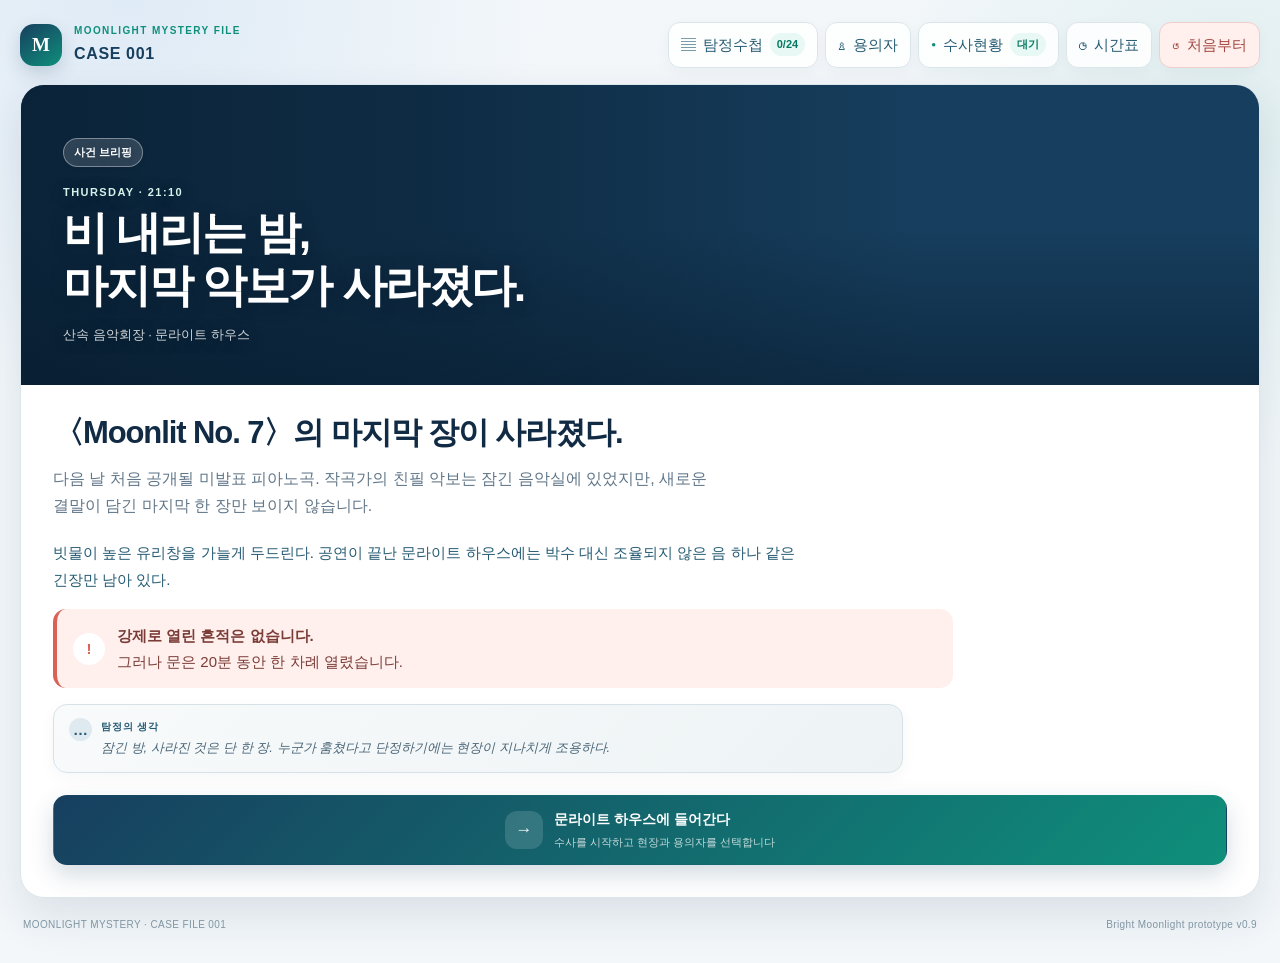
==== index.html @ d3637058 "Add CASE 001 Bright Moonlight v0.9" ====
<!doctype html>
<html lang="ko">
<head>
  <meta charset="utf-8">
  <meta name="viewport" content="width=device-width, initial-scale=1">
  <meta name="theme-color" content="#f3f7fa">
  <title>CASE 001 · 달빛 악보 실종사건</title>
  <link rel="stylesheet" href="style.css?v=09">
</head>
<body data-scene="intro">
  <a class="skip-link" href="#story">본문으로 바로가기</a>

  <div class="app-shell">
    <header class="topbar">
      <a class="brand" href="#" aria-label="사건 파일 처음으로">
        <span class="brand-mark" aria-hidden="true">M</span>
        <span>
          <span class="eyebrow">MOONLIGHT MYSTERY FILE</span>
          <strong>CASE 001</strong>
        </span>
      </a>

      <div class="top-actions" aria-label="게임 메뉴">
        <button id="notebookBtn" class="tool-button" type="button">
          <span aria-hidden="true">▤</span>
          <span>탐정수첩</span>
          <b id="clueCount">0/24</b>
        </button>
        <button id="suspectBtn" class="tool-button" type="button">
          <span aria-hidden="true">♙</span>
          <span>용의자</span>
        </button>
        <button id="statusBtn" class="tool-button" type="button">
          <span class="save-dot" aria-hidden="true">●</span>
          <span>수사현황</span>
          <b id="statusBadge">대기</b>
        </button>
        <button id="timelineBtn" class="tool-button" type="button">
          <span aria-hidden="true">◷</span>
          <span>시간표</span>
        </button>
        <button id="resetBtn" class="tool-button tool-button--reset" type="button">
          <span aria-hidden="true">↺</span>
          <span>처음부터</span>
        </button>
      </div>
    </header>

    <main class="layout">
      <section class="game-stage" aria-live="polite">
        <div id="sceneVisual" class="scene-visual">
          <div class="scene-visual__shade"></div>
          <div class="scene-visual__content">
            <span id="chapterLabel" class="chapter-label">사건 브리핑</span>
            <p id="sceneKicker">THURSDAY · 21:10</p>
            <h1 id="sceneTitle">비 내리는 밤,<br>마지막 악보가 사라졌다.</h1>
            <span id="sceneLocation" class="scene-location">산속 음악회장 · 문라이트 하우스</span>
          </div>
          <div id="hotspotLayer" class="hotspot-layer" aria-label="조사 지점"></div>
        </div>

        <div class="story-sheet">
          <article id="story" class="story-card"></article>
          <div id="choices" class="choices" aria-label="행동 선택"></div>
        </div>
      </section>
    </main>

    <footer class="footer">
      <span>MOONLIGHT MYSTERY · CASE FILE 001</span>
      <span>Bright Moonlight prototype v0.9</span>
    </footer>
  </div>

  <div id="modal" class="modal hidden" role="dialog" aria-modal="true" aria-label="상세 정보">
    <div class="modal-backdrop"></div>
    <div class="modal-card">
      <button id="modalClose" class="modal-close" type="button" aria-label="닫기">✕</button>
      <div id="modalContent"></div>
    </div>
  </div>

  <script src="game.js?v=09"></script>
</body>
</html>
---- style.css ----
:root {
  --ink-950: #112b45;
  --ink-800: #173f5f;
  --ink-700: #265b73;
  --ink-500: #617789;
  --canvas: #f3f7fa;
  --paper: #ffffff;
  --paper-warm: #fffdf8;
  --line: #dbe6ec;
  --line-strong: #c8d9e2;
  --teal: #0f8f7b;
  --teal-soft: #e8f8f4;
  --sky: #2f7fd4;
  --sky-soft: #eaf3fd;
  --coral: #d96155;
  --coral-soft: #fff0ee;
  --amber: #a66b12;
  --amber-soft: #fff5df;
  --shadow: 0 18px 45px rgba(17, 43, 69, .11);
  --shadow-soft: 0 8px 24px rgba(17, 43, 69, .07);
  --radius-lg: 24px;
  --radius-md: 16px;
  --radius-sm: 11px;
}

* { box-sizing: border-box; }

html { scroll-behavior: smooth; }

body {
  min-height: 100vh;
  margin: 0;
  background:
    radial-gradient(circle at 10% 0%, rgba(47, 127, 212, .10), transparent 28%),
    radial-gradient(circle at 96% 12%, rgba(15, 143, 123, .08), transparent 24%),
    var(--canvas);
  color: var(--ink-950);
  font: 15px/1.7 "Pretendard", "Noto Sans KR", "Malgun Gothic", Arial, sans-serif;
  word-break: keep-all;
}

button, input { font: inherit; }
button { color: inherit; }

button:focus-visible,
a:focus-visible,
input:focus-visible {
  outline: 3px solid rgba(47, 127, 212, .35);
  outline-offset: 3px;
}

.skip-link {
  position: fixed;
  left: 14px;
  top: -60px;
  z-index: 100;
  padding: 9px 13px;
  border-radius: 9px;
  background: var(--ink-950);
  color: #fff;
  text-decoration: none;
  transition: top .18s ease;
}
.skip-link:focus { top: 12px; }

.app-shell {
  width: min(1240px, calc(100% - 40px));
  margin: 0 auto;
  padding: 22px 0 30px;
}

.topbar {
  display: flex;
  align-items: center;
  justify-content: space-between;
  gap: 20px;
  margin-bottom: 16px;
}

.brand {
  display: inline-flex;
  align-items: center;
  gap: 12px;
  color: var(--ink-950);
  text-decoration: none;
}

.brand-mark {
  display: grid;
  place-items: center;
  width: 42px;
  height: 42px;
  border-radius: 14px;
  background: linear-gradient(145deg, var(--ink-800), var(--teal));
  color: #fff;
  box-shadow: 0 7px 18px rgba(23, 63, 95, .18);
  font: 800 19px/1 Georgia, serif;
}

.eyebrow {
  display: block;
  color: var(--teal);
  font-size: 10px;
  font-weight: 850;
  letter-spacing: .14em;
}

.brand strong {
  display: block;
  margin-top: 1px;
  color: var(--ink-800);
  font-size: 16px;
  letter-spacing: .04em;
}

.top-actions {
  display: flex;
  flex-wrap: wrap;
  justify-content: flex-end;
  gap: 7px;
}

.tool-button {
  display: inline-flex;
  align-items: center;
  gap: 7px;
  min-height: 42px;
  padding: 9px 12px;
  border: 1px solid var(--line);
  border-radius: 12px;
  background: rgba(255, 255, 255, .88);
  color: var(--ink-700);
  box-shadow: 0 4px 14px rgba(17, 43, 69, .04);
  cursor: pointer;
  white-space: nowrap;
  transition: transform .18s ease, border-color .18s ease, box-shadow .18s ease;
}

.tool-button:hover {
  transform: translateY(-1px);
  border-color: #a9c4d2;
  box-shadow: var(--shadow-soft);
}

.tool-button b {
  padding: 2px 7px;
  border-radius: 999px;
  background: var(--teal-soft);
  color: #087963;
  font-size: 11px;
}

.tool-button--reset {
  border-color: #efcfcb;
  background: var(--coral-soft);
  color: #a3473f;
}

.save-dot { color: var(--teal); font-size: 8px; }

.layout {
  display: block;
}

.game-stage {
  overflow: hidden;
  min-width: 0;
  border: 1px solid var(--line);
  border-radius: var(--radius-lg);
  background: var(--paper);
  box-shadow: var(--shadow);
}

.story-card { max-width: 900px; }

.scene-visual {
  position: relative;
  display: flex;
  align-items: flex-end;
  min-height: 300px;
  overflow: hidden;
  background-color: var(--ink-800);
  background-image: url("assets/moonlight-house-hero.png");
  background-position: center 46%;
  background-size: cover;
  color: #fff;
  isolation: isolate;
  transition: min-height .25s ease, background-position .25s ease;
}

.scene-visual::after {
  content: "";
  position: absolute;
  inset: 0;
  z-index: -1;
  background: linear-gradient(90deg, rgba(8, 29, 48, .82) 0%, rgba(8, 29, 48, .55) 36%, rgba(8, 29, 48, .03) 72%);
}

.scene-visual__shade {
  position: absolute;
  inset: auto 0 0;
  height: 52%;
  z-index: -1;
  background: linear-gradient(0deg, rgba(8, 29, 48, .58), transparent);
}

.scene-visual__content {
  width: min(620px, 76%);
  padding: 38px 42px;
  text-shadow: 0 2px 16px rgba(5, 22, 36, .35);
}

.chapter-label {
  display: inline-flex;
  align-items: center;
  min-height: 28px;
  padding: 4px 10px;
  border: 1px solid rgba(255, 255, 255, .38);
  border-radius: 999px;
  background: rgba(255, 255, 255, .15);
  color: #fff;
  font-size: 11px;
  font-weight: 800;
  backdrop-filter: blur(8px);
}

#sceneKicker {
  margin: 16px 0 5px;
  color: #d7f2eb;
  font-size: 11px;
  font-weight: 850;
  letter-spacing: .13em;
}

#sceneTitle {
  margin: 0;
  font-size: clamp(28px, 4vw, 45px);
  line-height: 1.18;
  letter-spacing: -.045em;
}

.scene-location {
  display: block;
  margin-top: 12px;
  color: rgba(255, 255, 255, .82);
  font-size: 13px;
}

body[data-scene="hub"] .scene-visual {
  min-height: 215px;
  background-position: center 58%;
}

body[data-scene="hub"] #sceneTitle { font-size: clamp(26px, 3.2vw, 37px); }

body:not([data-scene="intro"]):not([data-scene="hub"]) .scene-visual {
  min-height: 155px;
  background-position: center 62%;
}

body:not([data-scene="intro"]):not([data-scene="hub"]) .scene-visual__content {
  width: 100%;
  padding-block: 25px;
}

body:not([data-scene="intro"]):not([data-scene="hub"]) #sceneKicker,
body:not([data-scene="intro"]):not([data-scene="hub"]) .scene-location { display: none; }

body:not([data-scene="intro"]):not([data-scene="hub"]) #sceneTitle {
  font-size: clamp(23px, 3vw, 31px);
}

body[data-scene="music"] .scene-visual,
body[data-scene="lobby"] .scene-visual {
  aspect-ratio: 16 / 9;
  min-height: 0;
  align-items: flex-start;
  background-position: center;
  background-size: cover;
}

body[data-scene="music"] .scene-visual { background-image: url("assets/moonlight-music-room.png"); }
body[data-scene="lobby"] .scene-visual { background-image: url("assets/moonlight-lobby.png"); }

body[data-scene^="music-"] .scene-visual,
body[data-scene="powder"] .scene-visual,
body[data-scene="fiber"] .scene-visual,
body[data-scene="shoe"] .scene-visual,
body[data-scene="memo"] .scene-visual {
  background-image: url("assets/moonlight-music-room.png");
  background-position: center 58%;
}

body[data-scene^="lobby-"] .scene-visual,
body[data-scene="park"] .scene-visual,
body[data-scene^="park-"] .scene-visual,
body[data-scene="tae"] .scene-visual,
body[data-scene^="tae-"] .scene-visual {
  background-image: url("assets/moonlight-lobby.png");
  background-position: center 57%;
}

body[data-scene="yura"] .scene-visual,
body[data-scene^="yura-"] .scene-visual,
body[data-scene="jian"] .scene-visual,
body[data-scene^="jian-"] .scene-visual {
  background-image: url("assets/moonlight-music-room.png");
  background-position: center 58%;
}

body[data-scene="music"] .scene-visual::after,
body[data-scene="lobby"] .scene-visual::after {
  background: linear-gradient(180deg, rgba(8, 29, 48, .2), transparent 28%, rgba(8, 29, 48, .12));
}

body[data-scene="music"] .scene-visual__shade,
body[data-scene="lobby"] .scene-visual__shade { display: none; }

body[data-scene="music"] .scene-visual__content,
body[data-scene="lobby"] .scene-visual__content {
  position: relative;
  z-index: 2;
  width: auto;
  padding: 18px;
  pointer-events: none;
}

body[data-scene="music"] #sceneKicker,
body[data-scene="music"] #sceneTitle,
body[data-scene="music"] .scene-location,
body[data-scene="lobby"] #sceneKicker,
body[data-scene="lobby"] #sceneTitle,
body[data-scene="lobby"] .scene-location { display: none; }

.hotspot-layer {
  position: absolute;
  inset: 0;
  z-index: 4;
  pointer-events: none;
}

.hotspot-layer[hidden] { display: none; }

.hotspot {
  position: absolute;
  left: var(--x);
  top: var(--y);
  display: grid;
  justify-items: center;
  gap: 5px;
  padding: 0;
  border: 0;
  background: transparent;
  color: #fff;
  cursor: pointer;
  pointer-events: auto;
  transform: translate(-50%, -50%);
}

.hotspot__pin {
  position: relative;
  display: grid;
  place-items: center;
  width: 38px;
  height: 38px;
  border: 3px solid rgba(255, 255, 255, .92);
  border-radius: 50%;
  background: var(--teal);
  box-shadow: 0 5px 18px rgba(3, 24, 40, .36);
  font-size: 22px;
  font-weight: 800;
  line-height: 1;
  transition: transform .16s ease, background .16s ease;
}

.hotspot:not(.hotspot--found) .hotspot__pin::after {
  content: "";
  position: absolute;
  inset: -9px;
  border: 2px solid rgba(255, 255, 255, .72);
  border-radius: inherit;
  animation: hotspot-pulse 1.8s ease-out infinite;
}

.hotspot__label {
  padding: 4px 8px;
  border: 1px solid rgba(255, 255, 255, .38);
  border-radius: 999px;
  background: rgba(8, 29, 48, .78);
  box-shadow: 0 4px 13px rgba(3, 24, 40, .25);
  font-size: 11px;
  font-weight: 800;
  line-height: 1.2;
  white-space: nowrap;
  backdrop-filter: blur(7px);
}

.hotspot:hover .hotspot__pin,
.hotspot:focus-visible .hotspot__pin { transform: scale(1.12); }

.hotspot--found .hotspot__pin { background: #176d61; }
.hotspot--found .hotspot__label { background: rgba(13, 91, 78, .86); }

@keyframes hotspot-pulse {
  from { opacity: .9; transform: scale(.8); }
  to { opacity: 0; transform: scale(1.45); }
}

.room-brief {
  display: flex;
  align-items: center;
  justify-content: space-between;
  gap: 24px;
  max-width: 900px;
}

.room-brief h2 { margin-bottom: 5px; }
.room-brief p { margin: 0; }
.room-brief .room-brief__guide {
  margin-top: 8px;
  color: var(--ink-500);
  font-size: 12px;
}

.room-brief__eyebrow {
  display: block;
  margin-bottom: 5px;
  color: var(--teal);
  font-size: 10px;
  font-weight: 850;
  letter-spacing: .13em;
}

.room-progress {
  display: grid;
  flex: 0 0 104px;
  place-items: center;
  min-height: 88px;
  border: 1px solid #c9e4de;
  border-radius: 15px;
  background: var(--teal-soft);
  color: #087963;
}

.room-progress strong { font-size: 28px; line-height: 1; }
.room-progress small { font-size: 14px; }
.room-progress span { font-size: 11px; font-weight: 800; }
body[data-scene="music"] .choices { max-width: 430px; grid-template-columns: 1fr; }

.question-unlocked {
  margin-top: 15px;
  padding: 12px 14px;
  border: 1px solid #c9dff2;
  border-radius: 12px;
  background: var(--sky-soft);
  color: #27659f;
  font-size: 13px;
  font-weight: 800;
}

.interview-header {
  display: grid;
  grid-template-columns: auto minmax(0, 1fr) auto;
  align-items: center;
  gap: 16px;
  max-width: 900px;
  padding: 18px;
  border: 1px solid var(--line);
  border-radius: 17px;
  background: linear-gradient(125deg, #f9fbfc, #eef7f6);
}

.interview-avatar {
  display: grid;
  place-items: center;
  width: 58px;
  height: 58px;
  border-radius: 18px;
  background: linear-gradient(145deg, var(--ink-800), var(--teal));
  color: #fff;
  font-size: 23px;
  font-weight: 850;
}

.interview-header span { color: var(--teal); font-size: 11px; font-weight: 850; }
.interview-header h2 { margin: 2px 0; font-size: 23px; }
.interview-header p { margin: 0; color: var(--ink-500); font-size: 13px; }
.interview-progress { min-width: 86px; padding: 12px; border-radius: 13px; background: #fff; text-align: center; }
.interview-progress b { display: block; color: var(--ink-800); font-size: 23px; line-height: 1.15; }
.interview-progress span { color: var(--ink-500); font-size: 10px; }

.character-interview {
  display: grid;
  grid-template-columns: 178px minmax(0, 1fr) auto;
  align-items: center;
  gap: 22px;
  max-width: 900px;
  min-height: 210px;
  overflow: hidden;
  padding: 0 18px 0 0;
  border: 1px solid var(--line);
  border-radius: 18px;
  background: linear-gradient(125deg, #f9fbfc, #eef7f6);
}

.character-interview__portrait {
  align-self: stretch;
  overflow: hidden;
  background: linear-gradient(160deg, #dceaf0, #eef7f6);
}

.character-interview__portrait img {
  display: block;
  width: 100%;
  height: 100%;
  object-fit: cover;
  object-position: center top;
}

.character-interview__copy > span {
  color: var(--teal);
  font-size: 11px;
  font-weight: 850;
  letter-spacing: .04em;
}

.character-interview__copy h2 { margin: 2px 0 5px; font-size: 28px; }
.character-interview__copy p { max-width: 460px; margin: 0; color: var(--ink-500); font-size: 13px; }

.dialogue-scene { display: grid; gap: 12px; max-width: 850px; }
.dialogue {
  width: fit-content;
  max-width: 82%;
  margin: 0;
  padding: 14px 17px;
  border-radius: 16px;
  line-height: 1.65;
}
.dialogue span { display: block; margin-bottom: 3px; font-size: 10px; font-weight: 850; letter-spacing: .07em; }
.dialogue--detective { border-bottom-left-radius: 4px; background: var(--sky-soft); color: #255f93; }
.dialogue--suspect { justify-self: end; border-bottom-right-radius: 4px; background: var(--teal-soft); color: #17685c; }
.comparison-result { max-width: 850px; padding: 14px 16px; border-left: 4px solid var(--amber); border-radius: 0 12px 12px 0; background: var(--amber-soft); }
.comparison-result b { display: block; color: #8b5a10; }

.dialogue-scene--portrait {
  position: relative;
  min-height: 280px;
  max-width: none;
  padding: 0 205px;
}

.dialogue-scene--portrait::before,
.dialogue-scene--portrait::after {
  content: "";
  position: absolute;
  bottom: 0;
  width: 190px;
  height: 275px;
  border-radius: 18px;
  background-color: #eef7f6;
  background-position: center top;
  background-size: cover;
  background-repeat: no-repeat;
  box-shadow: inset 0 0 0 1px var(--line);
}

.dialogue-scene--portrait::before {
  left: 0;
  background-image: url("assets/portrait-detective-v3.png");
}

.dialogue-scene--portrait::after {
  right: 0;
  background-image: var(--portrait);
}

.story-sheet { padding: 28px 32px 32px; }

.story-card {
  color: var(--ink-700);
}

.story-card h2 {
  margin: 0 0 12px;
  color: var(--ink-950);
  font-size: clamp(23px, 3vw, 31px);
  line-height: 1.3;
  letter-spacing: -.035em;
}

.story-card h3 {
  margin: 24px 0 10px;
  color: var(--ink-800);
  font-size: 17px;
}

.story-card p { margin: 9px 0; }

.story-card .lead {
  max-width: 690px;
  margin-bottom: 20px;
  color: var(--ink-500);
  font-size: 16px;
}

.scene-narration {
  max-width: 760px;
  color: var(--ink-700);
  line-height: 1.8;
}

.detective-thought {
  position: relative;
  max-width: 850px;
  margin: 16px 0 0;
  padding: 13px 16px 13px 47px;
  border: 1px solid #d7e2e8;
  border-radius: 14px;
  background: linear-gradient(135deg, #f8fafb, #edf3f5);
  color: #496577;
  box-shadow: 0 5px 16px rgba(18, 52, 75, .04);
}

.detective-thought::before {
  content: "…";
  position: absolute;
  top: 13px;
  left: 15px;
  display: grid;
  place-items: center;
  width: 23px;
  height: 23px;
  border-radius: 50%;
  background: #dfeaf0;
  color: var(--ink-700);
  font-weight: 900;
  line-height: 1;
}

.detective-thought span {
  display: block;
  margin-bottom: 2px;
  color: var(--ink-700);
  font-size: 10px;
  font-style: normal;
  font-weight: 850;
  letter-spacing: .08em;
}

.detective-thought p {
  margin: 0;
  font-size: 13px;
  font-style: italic;
  line-height: 1.7;
}

.brief-grid {
  display: grid;
  grid-template-columns: repeat(3, 1fr);
  gap: 10px;
  margin: 20px 0;
}

.brief-item {
  min-height: 118px;
  padding: 15px;
  border: 1px solid var(--line);
  border-radius: 14px;
  background: linear-gradient(145deg, #fff, #f7fafc);
}

.brief-icon {
  display: grid;
  place-items: center;
  width: 34px;
  height: 34px;
  margin-bottom: 11px;
  border-radius: 11px;
  background: var(--sky-soft);
  color: var(--sky);
  font-size: 17px;
}

.brief-item:nth-child(2) .brief-icon { background: var(--teal-soft); color: var(--teal); }
.brief-item:nth-child(3) .brief-icon { background: var(--amber-soft); color: var(--amber); }
.brief-item b { display: block; color: var(--ink-800); font-size: 13px; }
.brief-item span { display: block; margin-top: 3px; color: var(--ink-500); font-size: 12px; line-height: 1.55; }

.case-hook,
.notice,
.clue-found {
  margin-top: 16px;
  padding: 14px 16px;
  border-radius: 13px;
}

.case-hook {
  display: flex;
  align-items: center;
  gap: 12px;
  border-left: 4px solid var(--coral);
  background: var(--coral-soft);
  color: #7b3c36;
}

.case-hook span {
  display: grid;
  flex: 0 0 auto;
  place-items: center;
  width: 32px;
  height: 32px;
  border-radius: 50%;
  background: #fff;
  color: var(--coral);
  font-weight: 850;
}

.suspect-chips {
  display: flex;
  flex-wrap: wrap;
  gap: 7px;
  margin-top: 18px;
}

.suspect-chip {
  padding: 6px 10px;
  border: 1px solid var(--line);
  border-radius: 999px;
  background: #fff;
  color: var(--ink-700);
  font-size: 12px;
  box-shadow: 0 3px 10px rgba(17, 43, 69, .04);
}

.hub-progress {
  display: grid;
  grid-template-columns: auto 1fr auto;
  align-items: center;
  gap: 12px;
  margin-top: 18px;
  padding: 13px 15px;
  border: 1px solid var(--line);
  border-radius: 13px;
  background: #f9fbfc;
  color: var(--ink-500);
  font-size: 12px;
}

.hub-progress__bar {
  overflow: hidden;
  height: 7px;
  border-radius: 999px;
  background: #e5edf1;
}

.hub-progress__bar i {
  display: block;
  height: 100%;
  border-radius: inherit;
  background: linear-gradient(90deg, var(--sky), var(--teal));
}

.notice {
  border: 1px solid #cfe0f3;
  background: var(--sky-soft);
  color: #285d8e;
}

.clue-found {
  border: 1px solid #c4e9df;
  background: var(--teal-soft);
  color: #087963;
  font-weight: 700;
}

.story-card blockquote {
  margin: 17px 0;
  padding: 15px 18px;
  border: 0;
  border-left: 4px solid var(--sky);
  border-radius: 0 12px 12px 0;
  background: var(--sky-soft);
  color: var(--ink-800);
}

.choices {
  display: grid;
  grid-template-columns: repeat(2, minmax(0, 1fr));
  gap: 10px;
  margin-top: 22px;
}

.choice-group-heading {
  grid-column: 1 / -1;
  display: flex;
  align-items: center;
  gap: 10px;
  margin-top: 8px;
  padding: 13px 15px;
  border-radius: 14px;
  background: #f2f7fb;
  color: var(--ink-800);
}

.choice-group-heading > span {
  display: grid;
  place-items: center;
  width: 34px;
  height: 34px;
  border-radius: 11px;
  background: #fff;
  color: var(--sky);
  font-weight: 850;
}

.choice-group-heading b,
.choice-group-heading small { display: block; }
.choice-group-heading b { font-size: 14px; }
.choice-group-heading small { color: var(--ink-500); font-size: 11px; font-weight: 500; }
.choice-group-heading--interview { background: #eef8f6; }
.choice-group-heading--interview > span { color: var(--teal); }
.choice-group-heading--solve { margin-top: 13px; background: var(--amber-soft); }
.choice-group-heading--solve > span { color: var(--amber); }
.choices button.choice--scene { border-left: 4px solid #78aee4; }
.choices button.choice--interview { border-left: 4px solid #66b9aa; }

.choices button {
  display: flex;
  align-items: center;
  gap: 11px;
  min-height: 58px;
  padding: 12px 14px;
  border: 1px solid var(--line);
  border-radius: 14px;
  background: #fff;
  color: var(--ink-800);
  text-align: left;
  box-shadow: 0 5px 16px rgba(17, 43, 69, .05);
  cursor: pointer;
  transition: transform .18s ease, border-color .18s ease, box-shadow .18s ease, background .18s ease;
}

.choices button:hover {
  transform: translateY(-2px);
  border-color: #9fbfce;
  background: #fbfefe;
  box-shadow: var(--shadow-soft);
}

.choices button.primary {
  grid-column: 1 / -1;
  justify-content: center;
  border-color: transparent;
  background: linear-gradient(135deg, var(--ink-800), var(--teal));
  color: #fff;
  box-shadow: 0 10px 24px rgba(23, 63, 95, .19);
  font-weight: 750;
}

.choices button.primary:hover { background: linear-gradient(135deg, #123652, #0b806f); }

.choices button.locked,
.choices button:disabled {
  background: #f5f7f8;
  color: #8da0ad;
  box-shadow: none;
  cursor: not-allowed;
  transform: none;
}

.choice-icon {
  display: grid;
  flex: 0 0 auto;
  place-items: center;
  width: 38px;
  height: 38px;
  border-radius: 12px;
  background: var(--sky-soft);
  color: var(--sky);
  font-size: 17px;
}

.choice-copy { display: block; min-width: 0; }
.choice-title { display: block; color: inherit; font-size: 14px; font-weight: 800; }
.choice-desc { display: block; margin-top: 1px; color: var(--ink-500); font-size: 11px; font-weight: 500; }

.choices button:not(.primary):not(.locked).choice--question {
  border-color: #cbdff2;
  border-left: 4px solid var(--sky);
  background: #f8fbff;
}
.choices button:not(.primary):not(.locked).choice--question .choice-icon {
  background: #e3f0fd;
  color: #276fb6;
}
.choices button:not(.primary):not(.locked).choice--question:hover { background: #eff7ff; }

.choices button:not(.primary):not(.locked).choice--investigate {
  border-color: #bee5dc;
  border-left: 4px solid var(--teal);
  background: #f2fbf8;
  color: #126e61;
}
.choices button:not(.primary):not(.locked).choice--investigate .choice-icon {
  background: #dcf5ef;
  color: #0a8b75;
}
.choices button:not(.primary):not(.locked).choice--investigate:hover { background: #e8f8f4; }

.choices button:not(.primary):not(.locked).choice--navigate {
  border-color: #d7e1e6;
  border-left: 4px solid #91a6b2;
  background: #f7f9fa;
  color: #476477;
}
.choices button:not(.primary):not(.locked).choice--navigate .choice-icon {
  background: #e9eff2;
  color: #597485;
}
.choices button:not(.primary):not(.locked).choice--navigate:hover { background: #eef3f5; }

.choices button.primary.choice--navigate {
  background: linear-gradient(135deg, #506c7d, #355667);
  box-shadow: 0 10px 24px rgba(53, 86, 103, .18);
}
.choices button.primary.choice--navigate:hover { background: linear-gradient(135deg, #435f70, #2d4b5b); }
.choices button.locked .choice-icon,
.choices button:disabled .choice-icon { background: #e8eef1; color: #8da0ad; }

.primary .choice-icon { background: rgba(255, 255, 255, .14); color: #fff; }
.primary .choice-desc { color: rgba(255, 255, 255, .75); }


.status-overview {
  display: grid;
  grid-template-columns: 170px 1fr;
  gap: 14px;
  margin-top: 18px;
}

.status-score,
.status-summary,
.status-section {
  padding: 17px;
  border: 1px solid var(--line);
  border-radius: 14px;
  background: #f9fbfc;
}

.status-score span,
.status-summary span,
.status-section > span {
  display: block;
  color: var(--ink-500);
  font-size: 11px;
  font-weight: 750;
}

.status-score b {
  display: block;
  margin-top: 4px;
  color: var(--teal);
  font-size: 29px;
  line-height: 1.2;
}

.status-summary strong {
  display: block;
  margin-top: 5px;
  color: var(--ink-800);
  font-size: 15px;
}

.status-meter {
  overflow: hidden;
  height: 8px;
  margin-top: 12px;
  border-radius: 999px;
  background: #e5edf1;
}

.status-meter i {
  display: block;
  height: 100%;
  border-radius: inherit;
  background: linear-gradient(90deg, var(--sky), var(--teal));
}

.status-sections { display: grid; grid-template-columns: 1fr 1fr; gap: 10px; margin-top: 10px; }
.status-section b { display: block; margin-top: 4px; color: var(--ink-800); font-size: 13px; }
.status-tags { display: flex; flex-wrap: wrap; gap: 6px; margin-top: 10px; }
.status-tag { padding: 4px 8px; border-radius: 999px; background: var(--sky-soft); color: #27659f; font-size: 11px; }
.status-tag--empty { background: #edf2f4; color: var(--ink-500); }
.modal-note { margin: 13px 0 0; padding: 11px 13px; border-radius: 11px; background: var(--teal-soft); color: #087963; font-size: 12px; }

.timeline-mini {
  position: relative;
  display: grid;
  gap: 0;
  margin: 16px 0 0;
  padding: 0;
  list-style: none;
}

.timeline-mini::before {
  content: "";
  position: absolute;
  left: 5px;
  top: 10px;
  bottom: 10px;
  width: 1px;
  background: var(--line-strong);
}

.timeline-mini li {
  position: relative;
  display: grid;
  grid-template-columns: 52px 1fr;
  gap: 9px;
  padding: 7px 0 7px 20px;
  color: var(--ink-500);
  font-size: 12px;
}

.timeline-mini li::before {
  content: "";
  position: absolute;
  left: 1px;
  top: 15px;
  width: 9px;
  height: 9px;
  border: 2px solid #fff;
  border-radius: 50%;
  background: var(--sky);
  box-shadow: 0 0 0 1px var(--line-strong);
}

.timeline-mini b { color: var(--ink-800); }

.footer {
  display: flex;
  justify-content: space-between;
  gap: 12px;
  padding: 18px 3px 0;
  color: #8195a2;
  font-size: 10px;
  letter-spacing: .04em;
}

.modal {
  position: fixed;
  inset: 0;
  z-index: 30;
  display: grid;
  place-items: center;
  padding: 20px;
}

.hidden { display: none; }
.modal-backdrop { position: absolute; inset: 0; background: rgba(17, 43, 69, .46); backdrop-filter: blur(5px); }
.modal-card {
  position: relative;
  z-index: 1;
  width: min(760px, 100%);
  max-height: 85vh;
  overflow: auto;
  padding: 27px;
  border: 1px solid var(--line);
  border-radius: 20px;
  background: var(--paper);
  box-shadow: 0 28px 90px rgba(17, 43, 69, .28);
}

.modal-card h2 { margin-top: 0; color: var(--ink-950); }
.modal-close {
  position: absolute;
  right: 13px;
  top: 13px;
  display: grid;
  place-items: center;
  width: 38px;
  height: 38px;
  padding: 0;
  border: 1px solid var(--line);
  border-radius: 12px;
  background: #fff;
  color: var(--ink-500);
  cursor: pointer;
}

.notebook-list { display: grid; gap: 9px; margin-top: 16px; }
.suspect-list { display: grid; grid-template-columns: repeat(2, minmax(0, 1fr)); gap: 12px; margin-top: 16px; }
.note-item { padding: 14px; border: 1px solid var(--line); border-radius: 13px; background: #f9fbfc; color: var(--ink-700); }
.note-item b { color: var(--teal); }
.suspect-item {
  display: grid;
  grid-template-columns: 105px minmax(0, 1fr);
  min-height: 152px;
  overflow: hidden;
  border: 1px solid var(--line);
  border-radius: 15px;
  background: linear-gradient(135deg, #f9fbfc, #f1f8f7);
  color: var(--ink-700);
}
.suspect-portrait { overflow: hidden; background: #e5eff3; }
.suspect-portrait img { display: block; width: 100%; height: 100%; object-fit: cover; object-position: center top; }
.suspect-detail { align-self: center; padding: 14px 13px; }
.suspect-detail > b { display: block; color: var(--ink-800); font-size: 17px; }
.suspect-detail > span { display: block; margin-top: 1px; color: var(--teal); font-size: 11px; font-weight: 800; }
.suspect-grid { display: grid; grid-template-columns: .85fr 1.4fr; gap: 6px 8px; margin-top: 10px; color: var(--ink-500); font-size: 11px; }
.suspect-grid > div:nth-child(odd) { color: #78909f; font-weight: 750; }

.final-form { display: grid; gap: 15px; margin-top: 18px; }
.question { padding: 16px; border: 1px solid var(--line); border-radius: 14px; background: #f9fbfc; }
.question label { display: block; margin: 7px 0; color: var(--ink-700); }
.question input { accent-color: var(--teal); }
.result-good { color: #087963; font-weight: 800; }
.result-bad { color: #ad443b; font-weight: 800; }
.case-closed { margin-bottom: 18px; padding: 22px; border: 1px solid #bfe4da; border-radius: 16px; background: var(--teal-soft); color: #087963; text-align: center; }
.case-closed h2 { margin: 0 0 5px; color: #087963; font-size: 30px; letter-spacing: .06em; }

@media (max-width: 640px) {
  .app-shell { width: 100%; padding: 12px 12px 24px; }
  .topbar { display: block; }
  .brand-mark { width: 38px; height: 38px; border-radius: 12px; }
  .eyebrow { font-size: 8px; }
  .brand strong { font-size: 14px; }
  .top-actions { display: grid; grid-template-columns: repeat(5, minmax(0, 1fr)); max-width: none; margin-top: 10px; }
  .tool-button { flex-direction: column; justify-content: center; gap: 1px; min-width: 0; min-height: 50px; padding: 5px 3px; font-size: 13px; }
  .tool-button > span:nth-child(2) { display: block; max-width: 100%; overflow: hidden; font-size: 9px; text-overflow: ellipsis; }
  .tool-button b { display: none; }
  .game-stage { border-radius: 20px; }
  .scene-visual { min-height: 300px; background-position: 60% center; }
  .scene-visual::after { background: linear-gradient(0deg, rgba(8, 29, 48, .82), rgba(8, 29, 48, .03) 72%); }
  .scene-visual__content { width: 100%; padding: 25px 22px; }
  #sceneTitle { font-size: 29px; }
  body[data-scene="hub"] .scene-visual { min-height: 190px; }
  body:not([data-scene="intro"]):not([data-scene="hub"]) .scene-visual { min-height: 130px; }
  body:not([data-scene="intro"]):not([data-scene="hub"]) .scene-visual__content { padding: 20px; }
  body[data-scene="music"] .scene-visual,
  body[data-scene="lobby"] .scene-visual { aspect-ratio: 16 / 9; min-height: 0; background-position: center; }
  body[data-scene="music"] .scene-visual__content,
  body[data-scene="lobby"] .scene-visual__content { padding: 10px; }
  body[data-scene="music"] .chapter-label,
  body[data-scene="lobby"] .chapter-label { min-height: 23px; padding: 2px 8px; font-size: 9px; }
  .hotspot { gap: 2px; }
  .hotspot__pin { width: 30px; height: 30px; border-width: 2px; font-size: 17px; }
  .hotspot__label { padding: 3px 6px; font-size: 9px; }
  .room-brief { align-items: flex-start; gap: 12px; }
  .room-brief h2 { font-size: 21px; }
  .room-brief p { font-size: 13px; line-height: 1.6; }
  .room-progress { flex-basis: 75px; min-height: 70px; }
  .room-progress strong { font-size: 22px; }
  .interview-header { grid-template-columns: auto 1fr; gap: 11px; padding: 14px; }
  .interview-avatar { width: 45px; height: 45px; border-radius: 14px; font-size: 19px; }
  .interview-progress { grid-column: 1 / -1; display: flex; align-items: baseline; justify-content: center; gap: 7px; min-height: 0; padding: 8px; }
  .interview-progress b { font-size: 18px; }
  .dialogue { max-width: 94%; padding: 12px 14px; font-size: 13px; }
  .character-interview { grid-template-columns: 92px 1fr; gap: 12px; min-height: 132px; padding-right: 12px; }
  .character-interview__copy h2 { font-size: 22px; }
  .character-interview__copy p { font-size: 11px; line-height: 1.5; }
  .character-interview .interview-progress { grid-column: 1 / -1; margin: 0 10px 10px; }
  .dialogue-scene--portrait { min-height: 0; padding: 128px 0 0; }
  .dialogue-scene--portrait::before,
  .dialogue-scene--portrait::after { top: 0; bottom: auto; width: 92px; height: 116px; border-radius: 14px; background-size: cover; }
  .dialogue-scene--portrait::before { left: 0; }
  .dialogue-scene--portrait::after { right: 0; }
  .story-sheet { padding: 22px 18px 23px; }
  .story-card .lead { font-size: 15px; }
  .brief-grid { grid-template-columns: 1fr; }
  .brief-item { display: grid; grid-template-columns: 36px 1fr; column-gap: 10px; min-height: 0; }
  .brief-icon { grid-row: 1 / 3; margin: 0; }
  .brief-item span { margin: 0; }
  .choices { grid-template-columns: 1fr; }
  .choices button.primary { grid-column: auto; }
  .choice-group-heading { grid-column: auto; margin-top: 6px; padding: 11px 12px; }
  .status-overview,
  .status-sections { grid-template-columns: 1fr; }
  .footer { display: block; text-align: center; }
  .footer span { display: block; }
  .modal { padding: 10px; }
  .modal-card { padding: 23px 18px; border-radius: 17px; }
  .suspect-list { grid-template-columns: 1fr; }
  .suspect-item { grid-template-columns: 88px minmax(0, 1fr); min-height: 130px; }
}

@media (prefers-reduced-motion: reduce) {
  *, *::before, *::after { scroll-behavior: auto !important; transition-duration: .01ms !important; }
}
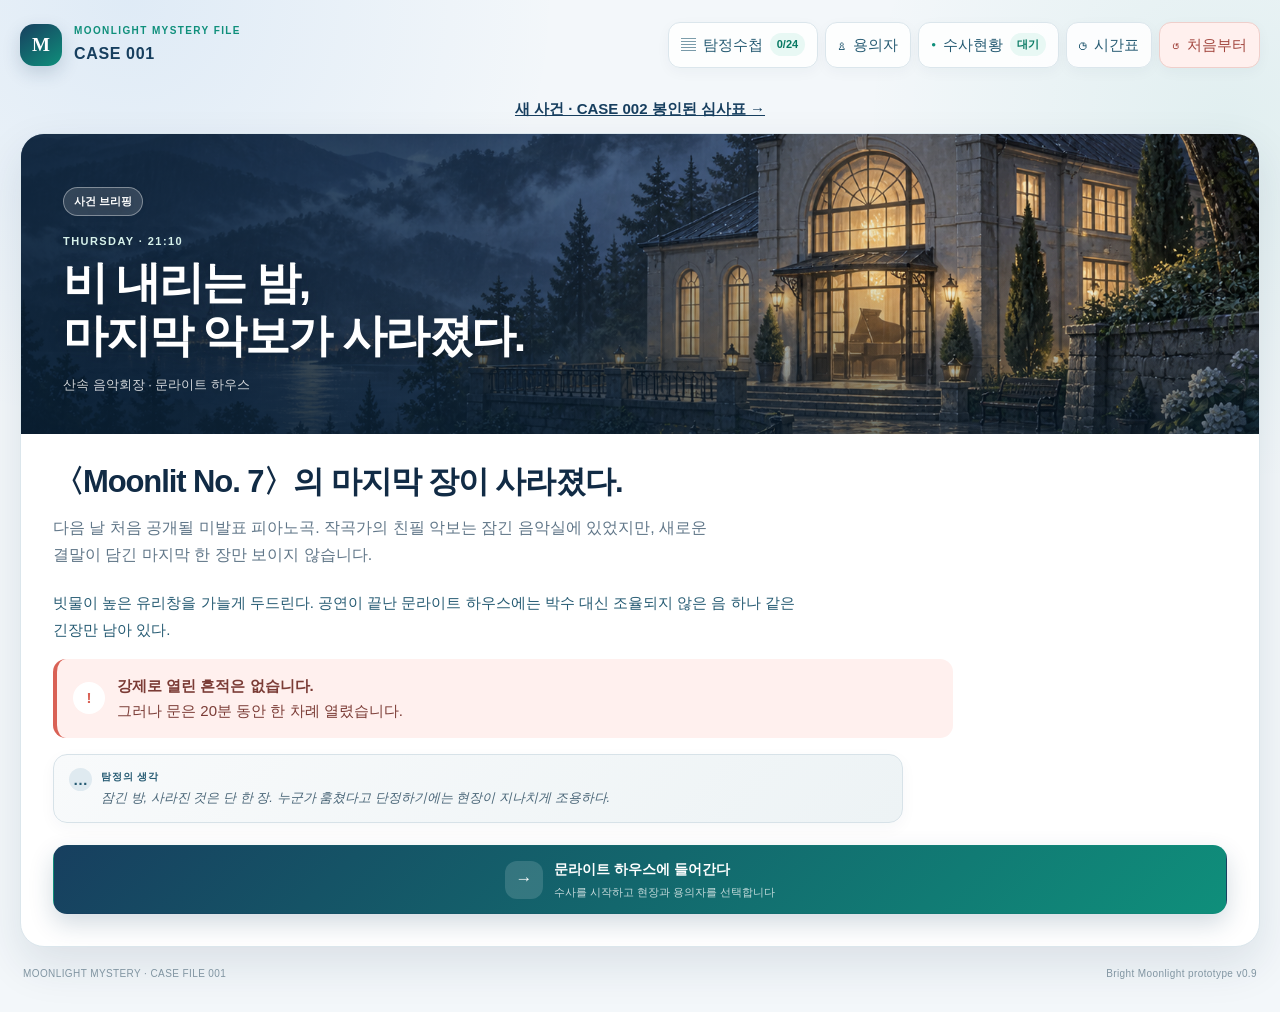
==== commit a41acaf5: "Publish CASE 002 with question-level feedback and hints" ====
--- a/index.html
+++ b/index.html
@@ -46,6 +46,7 @@
       </div>
     </header>
 
+    <nav aria-label="사건 선택" style="padding:12px 20px;text-align:center"><a href="cases/case-002/" style="color:#173f5f;font-weight:700">새 사건 · CASE 002 봉인된 심사표 →</a></nav>
     <main class="layout">
       <section class="game-stage" aria-live="polite">
         <div id="sceneVisual" class="scene-visual">
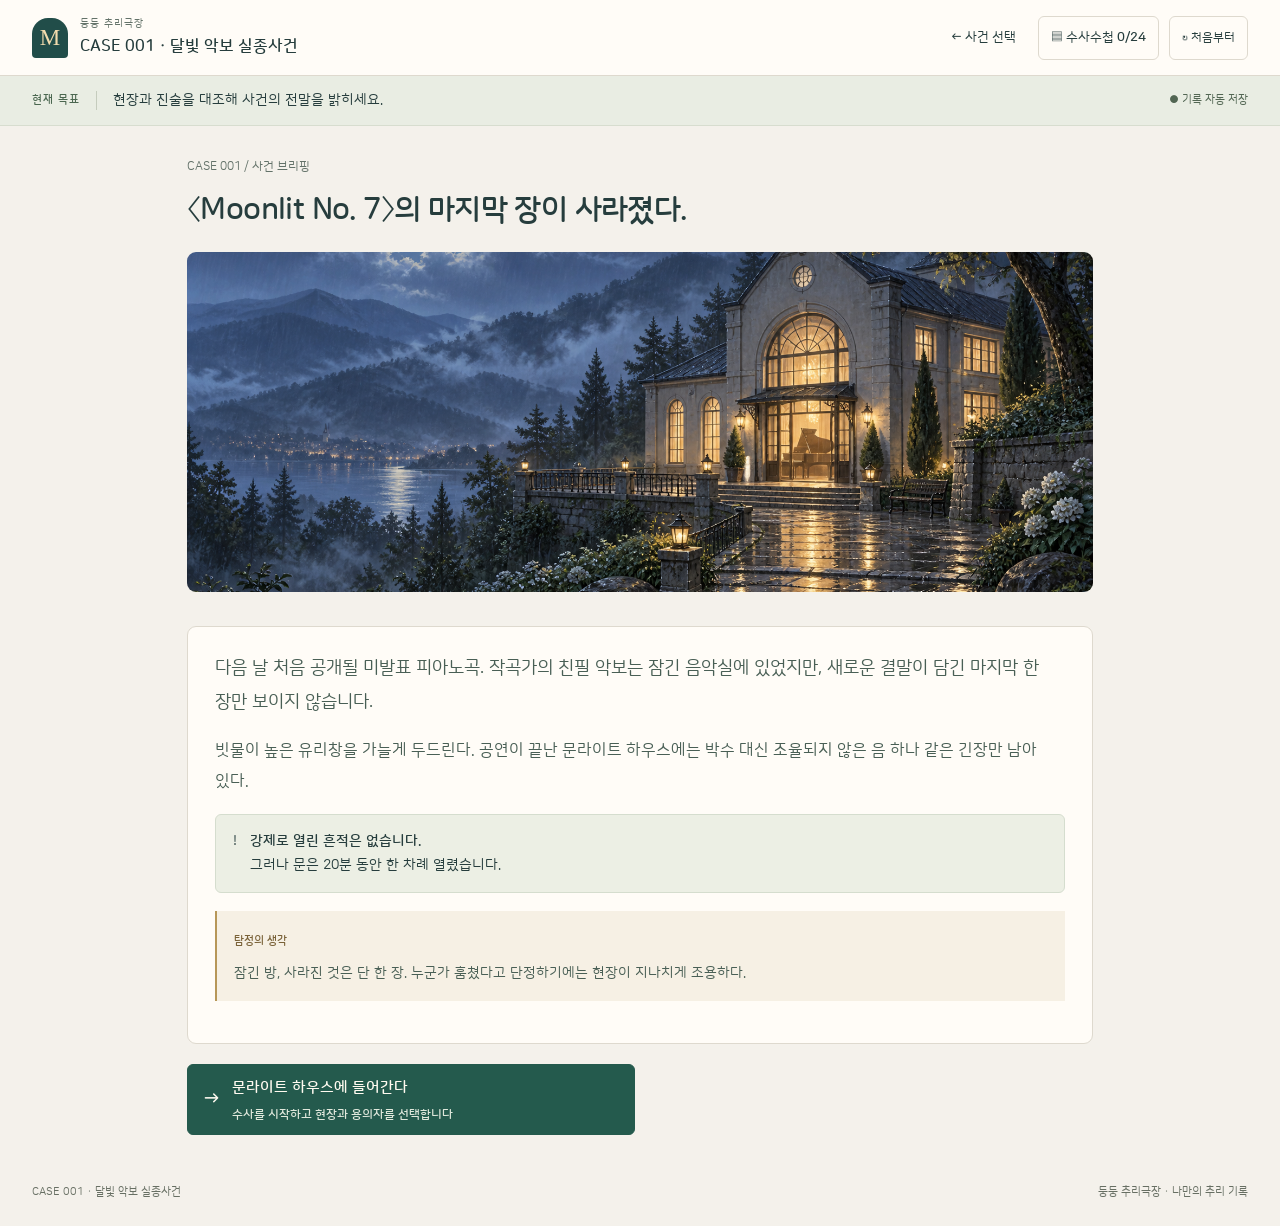
==== commit 59badf19: "Publish mystery UI v1 revision2 preserving case logic and saves" ====
--- a/index.html
+++ b/index.html
@@ -1,86 +1,4 @@
-<!doctype html>
-<html lang="ko">
-<head>
-  <meta charset="utf-8">
-  <meta name="viewport" content="width=device-width, initial-scale=1">
-  <meta name="theme-color" content="#f3f7fa">
-  <title>CASE 001 · 달빛 악보 실종사건</title>
-  <link rel="stylesheet" href="style.css?v=09">
-</head>
-<body data-scene="intro">
-  <a class="skip-link" href="#story">본문으로 바로가기</a>
-
-  <div class="app-shell">
-    <header class="topbar">
-      <a class="brand" href="#" aria-label="사건 파일 처음으로">
-        <span class="brand-mark" aria-hidden="true">M</span>
-        <span>
-          <span class="eyebrow">MOONLIGHT MYSTERY FILE</span>
-          <strong>CASE 001</strong>
-        </span>
-      </a>
-
-      <div class="top-actions" aria-label="게임 메뉴">
-        <button id="notebookBtn" class="tool-button" type="button">
-          <span aria-hidden="true">▤</span>
-          <span>탐정수첩</span>
-          <b id="clueCount">0/24</b>
-        </button>
-        <button id="suspectBtn" class="tool-button" type="button">
-          <span aria-hidden="true">♙</span>
-          <span>용의자</span>
-        </button>
-        <button id="statusBtn" class="tool-button" type="button">
-          <span class="save-dot" aria-hidden="true">●</span>
-          <span>수사현황</span>
-          <b id="statusBadge">대기</b>
-        </button>
-        <button id="timelineBtn" class="tool-button" type="button">
-          <span aria-hidden="true">◷</span>
-          <span>시간표</span>
-        </button>
-        <button id="resetBtn" class="tool-button tool-button--reset" type="button">
-          <span aria-hidden="true">↺</span>
-          <span>처음부터</span>
-        </button>
-      </div>
-    </header>
-
-    <nav aria-label="사건 선택" style="padding:12px 20px;text-align:center"><a href="cases/case-002/" style="color:#173f5f;font-weight:700">새 사건 · CASE 002 봉인된 심사표 →</a></nav>
-    <main class="layout">
-      <section class="game-stage" aria-live="polite">
-        <div id="sceneVisual" class="scene-visual">
-          <div class="scene-visual__shade"></div>
-          <div class="scene-visual__content">
-            <span id="chapterLabel" class="chapter-label">사건 브리핑</span>
-            <p id="sceneKicker">THURSDAY · 21:10</p>
-            <h1 id="sceneTitle">비 내리는 밤,<br>마지막 악보가 사라졌다.</h1>
-            <span id="sceneLocation" class="scene-location">산속 음악회장 · 문라이트 하우스</span>
-          </div>
-          <div id="hotspotLayer" class="hotspot-layer" aria-label="조사 지점"></div>
-        </div>
-
-        <div class="story-sheet">
-          <article id="story" class="story-card"></article>
-          <div id="choices" class="choices" aria-label="행동 선택"></div>
-        </div>
-      </section>
-    </main>
-
-    <footer class="footer">
-      <span>MOONLIGHT MYSTERY · CASE FILE 001</span>
-      <span>Bright Moonlight prototype v0.9</span>
-    </footer>
-  </div>
-
-  <div id="modal" class="modal hidden" role="dialog" aria-modal="true" aria-label="상세 정보">
-    <div class="modal-backdrop"></div>
-    <div class="modal-card">
-      <button id="modalClose" class="modal-close" type="button" aria-label="닫기">✕</button>
-      <div id="modalContent"></div>
-    </div>
-  </div>
-
-  <script src="game.js?v=09"></script>
-</body>
-</html>
+<!doctype html><html lang="ko"><head><meta charset="utf-8"><meta name="viewport" content="width=device-width,initial-scale=1"><meta name="theme-color" content="#f4f1eb"><link rel="icon" href="data:,"><title>CASE 001 · 달빛 악보 실종사건</title><link rel="stylesheet" href="ui/frame.css?v=ui2"></head>
+<body><a class="skip-link" href="#story">본문으로 바로가기</a><div class="app-shell"><header class="topbar"><a id="brandLink" class="brand" href="#" aria-label="수사 본부로"><span class="brand-mark" aria-hidden="true">M</span><span><span id="brandEyebrow" class="eyebrow">둥둥 추리극장</span><strong id="brandCase">CASE 001</strong></span></a><nav class="top-actions" aria-label="게임 메뉴"><a href="/mystery/cases.html">← 사건 선택</a><button id="notebookBtn" class="tool-button" type="button">▤ 수사수첩 <b id="clueCount">0</b></button><button id="resetBtn" class="tool-button tool-button--reset" type="button">↻ 처음부터</button><button id="suspectBtn" hidden>인물</button><button id="statusBtn" hidden>현황 <b id="statusBadge">대기</b></button><button id="timelineBtn" hidden>시간선</button></nav></header>
+<section class="objective" aria-label="현재 목표"><b>현재 목표</b><span id="caseObjective"></span><span class="auto-save">● 기록 자동 저장</span></section><main class="layout"><aside class="map" aria-label="수사지도"><div class="map-title">수사 지도 · 장소</div><div id="mapPlaces" class="map-places"></div><div id="mapLinks" class="map-links"></div></aside><section class="game-stage"><div id="breadcrumb" class="breadcrumb"></div><div class="place-head"><h1 id="placeTitle"></h1><p id="sceneDescription" class="scene-description"></p><p id="sceneGuide" class="scene-guide"></p></div><div hidden aria-hidden="true"><span id="chapterLabel"></span><span id="sceneKicker"></span><span id="sceneTitle"></span><span id="sceneLocation"></span></div><div id="sceneVisual" class="scene-visual"><div id="hotspotLayer" class="hotspot-layer" aria-label="조사 지점"></div></div><div id="spotActions" class="spot-actions" aria-label="현장 조사"></div><article id="story" class="story-card"></article><div id="choices" class="choices" aria-label="다음 행동"></div></section></main><footer class="footer"><span id="caseName">CASE 001 · 달빛 악보 실종사건</span><span><span id="footerCase" hidden></span><span id="footerVersion" hidden></span>둥둥 추리극장 · 나만의 추리 기록</span></footer></div>
+<div id="modal" class="modal hidden" role="dialog" aria-modal="true" aria-label="수사수첩"><div class="modal-backdrop"></div><div class="modal-card"><button id="modalClose" class="modal-close" type="button" aria-label="수첩 닫기">×</button><div id="modalContent"></div></div></div><div id="toast" class="toast" role="status" hidden></div><script src="ui/frame.js?v=ui2"></script><script src="ui/case1-records.js?v=ui2"></script><script src="game.js?v=ui2"></script></body></html>
--- a/ui/frame.css
+++ b/ui/frame.css
@@ -0,0 +1,15 @@
+@font-face{font-family:TheatreRound;src:url(fonts/NanumSquareRoundR.ttf) format('truetype');font-display:swap;font-weight:400}
+:root{--bg:#f4f1eb;--paper:#fffcf7;--ink:#263d3d;--muted:#637269;--line:#ded9ce;--ready:#21745d;--ready-bg:#e4f0eb;--done:#b29050;--done-ink:#796137;--done-bg:#f4ead4;--locked:#ebe9e2}
+*{box-sizing:border-box}body{margin:0;background:var(--bg);color:var(--ink);font:16px/1.75 TheatreRound,'Malgun Gothic',sans-serif;word-break:keep-all;overflow-wrap:break-word}button,input,select{font:inherit}button,a{touch-action:manipulation}button{cursor:pointer}button:disabled{cursor:default}a{color:inherit;text-decoration:none}button,a,summary,select,input{outline-offset:4px}button:focus-visible,a:focus-visible,summary:focus-visible,select:focus-visible,input:focus-visible{outline:3px solid #926c2d}button{min-height:44px;border:1px solid var(--line);border-radius:6px;background:var(--paper);color:var(--ink);padding:10px 15px}button:hover:not(:disabled){border-color:#81998e}.primary{background:#245a4d!important;color:#fffaf0!important;border-color:#245a4d!important;font-weight:700}.hidden,[hidden]{display:none!important}h1,h2,h3,p{margin-top:0}h1,h2,h3{line-height:1.45;letter-spacing:-.6px}p{margin-bottom:16px}h1{font-size:30px}h2{font-size:23px}h3{font-size:18px}.skip-link{position:fixed;top:-100px;left:20px;z-index:1000;background:var(--paper);padding:12px}.skip-link:focus{top:10px}
+.topbar{background:var(--paper);border-bottom:1px solid var(--line);min-height:76px;padding:13px 32px;display:flex;align-items:center;justify-content:space-between;gap:20px}.brand{display:flex;gap:12px;align-items:center}.brand-mark{width:36px;height:40px;display:grid;place-items:center;background:#214d49;color:#f2dbad;font:23px Georgia,serif;border-radius:16px 16px 4px 4px}.brand .eyebrow{display:block;font-size:10px;color:var(--muted);letter-spacing:1px}.brand strong{font-size:16px}.top-actions{display:flex;align-items:center;gap:10px;font-size:13px}.top-actions button,.top-actions a{padding:8px 12px}.tool-button--reset{background:transparent;font-size:12px}.objective{display:flex;gap:16px;align-items:center;background:#e9ede3;border-bottom:1px solid #d7ddcf;padding:12px 32px;font-size:14px}.objective b{font-size:11px;letter-spacing:1px;white-space:nowrap;border-right:1px solid #c5ccbd;padding-right:16px;color:#4b6750}.objective .auto-save{margin-left:auto;white-space:nowrap;font-size:11px;color:#526653}.layout{max-width:1360px;margin:auto;display:grid;grid-template-columns:220px minmax(0,1fr);gap:30px;padding:30px 32px 48px}.game-stage{min-width:0}.map-title{font-size:11px;color:#826b44;letter-spacing:1px;margin-bottom:14px}.map-place{display:block;padding:0;overflow:hidden;width:100%;text-align:left;background:var(--paper);margin-bottom:12px}.map-place img{display:block;width:100%;height:82px;object-fit:cover}.map-place span{display:flex;justify-content:space-between;gap:8px;padding:8px 12px;font-size:13px}.map-place small{font-size:10px;color:var(--muted)}.map-place[aria-current=location]{border:2px solid var(--ready);background:var(--ready-bg)}.map-links{display:grid;gap:8px;margin-top:20px}.map-links button{text-align:left;font-size:13px}.breadcrumb{font-size:12px;color:var(--muted);margin-bottom:12px}.place-head{margin-bottom:20px}.place-head h1{margin:0 0 8px}.scene-description{font-size:18px;color:#4f645b;line-height:1.8;margin:0 0 6px}.scene-guide{font-size:13px;color:#586c60;line-height:1.65;margin:0}.scene-visual{position:relative;background-size:cover;background-position:center;border-radius:9px;aspect-ratio:16/7;overflow:hidden;margin-bottom:14px;min-height:235px}.hotspot-layer{position:absolute;inset:0}.hotspot{position:absolute;left:var(--x);top:var(--y);transform:translate(-50%,-50%);padding:0;width:44px;height:44px;min-height:44px;border:2px solid white;border-radius:50%;background:var(--ready);color:white;box-shadow:0 0 0 5px #ffffff40;font-weight:700}.hotspot--found{background:var(--done);color:#231d12}.hotspot__label{display:none}.spot-actions{display:grid;grid-template-columns:1fr 1fr;gap:10px;margin:12px 0 20px}.spot-actions button{display:flex;align-items:center;gap:10px;text-align:left;background:var(--ready-bg);border-color:#c1d9cf;font-size:14px}.spot-actions button.done{background:var(--done-bg);border-color:#d6c095}.spot-actions .number{height:26px;width:26px;display:grid;place-items:center;border-radius:50%;flex-shrink:0;background:var(--ready);color:white;font-size:12px}.spot-actions .done .number{background:var(--done);color:#231d12}.spot-actions small{margin-left:auto;font-size:11px;white-space:nowrap;color:#385e4b}.spot-actions .done small{color:var(--done-ink)}.story-card{padding:24px 27px;background:var(--paper);border:1px solid var(--line);border-radius:9px}.story-card:empty{display:none}.story-card p{font-size:16px;line-height:1.9;color:#495f55}.story-card .lead{font-size:18px}.detective-thought{border-left:2px solid #b79758;background:#f6f0e4;padding:14px 17px;margin:18px 0}.detective-thought>span{font-size:11px;color:var(--done-ink);font-weight:700}.detective-thought p{font-size:14px!important;margin:7px 0 0!important}.case-hook,.clue-found,.question-unlocked,.notice,.comparison-result{background:#ecefe4;border:1px solid #d5ddce;padding:14px 17px;border-radius:6px;margin:18px 0;font-size:14px}.case-hook{display:flex;gap:13px}.clue-found{color:#215b4b;background:var(--ready-bg)}.hub-progress{display:flex;gap:15px;align-items:center;font-size:13px;margin:15px 0}.hub-progress__bar{height:5px;flex:1;background:#e2e2d6;border-radius:4px;overflow:hidden}.hub-progress__bar i{display:block;background:var(--ready);height:100%}.choices{display:grid;grid-template-columns:1fr 1fr;gap:11px;margin-top:20px}.choices>button{text-align:left;display:flex;align-items:center;gap:12px}.choice-copy{display:block}.choice-title{display:block;font-weight:700;font-size:15px}.choice-desc{display:block;font-size:12px;line-height:1.6;color:var(--muted);margin-top:4px}.primary .choice-desc{color:#e0e8dc}.choice-icon{font-size:20px;flex-shrink:0}.choice-group-heading{grid-column:1/-1;display:flex;align-items:center;gap:10px;padding:12px 0 3px;color:#76603d;font-size:14px}.choice-group-heading small{display:block;font-size:12px;font-weight:400;color:var(--muted)}.locked{background:var(--locked)!important;color:#606760!important;border-color:#d7d8d0!important}.done{background:var(--done-bg);border-color:#d6c095}.action-art{height:65px;width:75px;object-fit:cover;border-radius:5px;flex-shrink:0}.hub-story details,.ending-details{padding:4px 0}.hub-story summary,.ending-details>summary{color:#53675b;font-size:14px;cursor:pointer;min-height:44px;display:flex;align-items:center}.hub-story summary:before,.ending-details>summary:before{content:'＋';margin-right:8px;color:var(--done-ink)}details[open]>summary:before{content:'−'}
+.character-interview{display:grid;grid-template-columns:155px 1fr auto;gap:22px;align-items:center;margin-bottom:24px}.character-interview__portrait img{display:block;width:155px;height:200px;object-fit:cover;object-position:center 20%;border-radius:9px}.character-interview__copy>span{color:var(--done-ink);font-size:12px}.character-interview__copy h2{font-size:28px;margin:4px 0 10px}.character-interview__copy p{font-size:14px;color:var(--muted);line-height:1.8}.interview-progress{font-size:12px;color:var(--muted);text-align:center}.interview-progress b{display:block;color:var(--done-ink);font-size:23px}.question-list{display:grid;gap:12px}.question-card{border:1px solid #b9d0c6;border-radius:8px;overflow:hidden;background:var(--ready-bg)}.question-card.done{border-color:#d7c299;background:var(--done-bg)}.question-card.locked{border-color:#d9dacf}.question-card>button{width:100%;display:flex;align-items:center;gap:14px;background:transparent;border:0;border-radius:0;text-align:left;padding:16px 20px}.question-status{margin-left:auto;white-space:nowrap;font-size:11px;color:#35634d}.locked .question-status{color:#626c61}.done .question-status{color:var(--done-ink)}.inline-answer{border-top:1px solid #e1d8c8;background:var(--paper);padding:23px 25px}.inline-answer .answer-speaker{font-size:11px;color:var(--done-ink);font-weight:700}.inline-answer .answer-text{font-size:17px;color:#304c40;line-height:1.9;margin:7px 0 16px}.inline-answer .detective-thought{margin-bottom:0}.interview-stage .story-card{border:0;padding:0;background:transparent}.interview-stage .choices{margin-top:18px}.case-closed{display:flex;align-items:center;gap:27px;margin-bottom:25px}.case-closed img{width:145px;height:180px;object-fit:cover;object-position:50% 15%;border-radius:8px}.case-closed h2{font-size:29px;color:#245a4d;margin-bottom:8px}.case-closed p{margin:0}.ending-details{border-top:1px solid var(--line);margin-top:20px}.ending-details>div{padding-top:15px}.question{border:1px solid var(--line);border-radius:8px;margin:0;padding:20px;background:#faf8f1}.question legend{font-weight:700;padding:0 7px;font-size:18px}.answer-options{display:grid;gap:8px}.question label{display:flex;align-items:center;gap:10px;padding:9px 12px;border:1px solid #deddd2;border-radius:6px;background:var(--paper);min-height:44px;font-size:15px}.question input{accent-color:var(--ready);width:17px;height:17px;flex-shrink:0}.question label:has(input:checked){border-color:var(--ready);background:var(--ready-bg)}.question-evidence{margin-top:20px;padding:15px;background:var(--ready-bg);border-radius:7px}.question-evidence>label{border:0;background:none;padding:0;margin-bottom:9px;font-size:13px;font-weight:700}.question select{width:100%;min-height:44px;border:1px solid #bacdc2;background:var(--paper);border-radius:5px;color:var(--ink);padding:9px}.question-evidence__detail{font-size:13px!important;margin:10px 0 0;line-height:1.65!important}.solve-steps{display:flex;gap:8px;margin:16px 0 24px}.solve-steps button{flex:1;font-size:14px}.solve-steps button[aria-current=step]{background:#245a4d;color:white;border-color:#245a4d}.solve-steps .step-check{display:block;font-size:10px}.solve-nav{display:flex;justify-content:space-between;gap:10px;margin-top:18px}.final-form>button[type=submit]{margin-top:18px;width:100%}.solve-feedback{border:1px solid #d6c194;background:#f7efd9;border-radius:6px;margin-top:14px;padding:17px}.solve-feedback--pass{border-color:#bbd0c1;background:var(--ready-bg)}.solve-feedback p{font-size:14px!important;margin:8px 0}.solve-feedback__hint{border-top:1px solid #ded2b9;padding-top:10px}.final-form .question[hidden]{display:none}.footer{max-width:1360px;margin:auto;padding:0 32px 24px;display:flex;justify-content:space-between;gap:15px;font-size:11px;color:#676f63}.toast{position:fixed;bottom:24px;left:50%;transform:translateX(-50%);z-index:50;padding:12px 22px;background:#245a4d;color:white;border-radius:8px;font-size:14px;box-shadow:0 5px 25px #0002;max-width:calc(100% - 32px);pointer-events:none}
+.modal{position:fixed;inset:0;z-index:100;display:grid;place-items:center;padding:25px}.modal-backdrop{position:absolute;inset:0;background:#142b286b}.modal-card{position:relative;width:min(1050px,100%);max-height:90dvh;overflow-y:auto;background:var(--paper);border:1px solid #dfd9cb;border-radius:12px;padding:30px 34px;box-shadow:0 20px 80px #0003}.modal-close{position:absolute;right:18px;top:15px;z-index:2;min-width:44px;font-size:20px;background:transparent;border:0}.book-heading{padding-right:40px;margin-bottom:6px}.book-subtitle{font-size:13px;color:var(--muted)}.book-tabs{display:flex;gap:6px;border-bottom:1px solid var(--line);margin:20px 0;overflow-x:auto}.book-tabs button{border:0;border-radius:0;white-space:nowrap;background:transparent;padding:10px 18px;color:var(--muted)}.book-tabs button[aria-selected=true]{border-bottom:2px solid var(--ready);color:var(--ready);font-weight:700}.book-search{width:100%;min-height:44px;padding:10px 14px;border:1px solid var(--line);border-radius:6px;background:#f8f6ef;margin-bottom:15px}.book-grid{display:grid;grid-template-columns:260px minmax(0,1fr);gap:25px}.book-list{display:grid;gap:9px;align-content:start}.book-item{display:flex;gap:12px;align-items:center;text-align:left;padding:10px;font-size:14px}.book-item img{width:60px;height:64px;object-fit:cover;object-position:center 20%;border-radius:5px}.book-item small{display:block;font-size:11px;color:var(--muted)}.book-item[aria-selected=true]{background:var(--ready-bg);border-color:#91b6a4}.book-detail{min-width:0;scroll-margin-top:15px}.book-detail .book-detail-image{width:100%;height:190px;object-fit:cover;border-radius:7px;margin-bottom:20px}.book-detail .person-image{width:135px;height:170px;object-position:center 20%;float:right;margin-left:20px}.book-detail>span{font-size:12px;color:var(--done-ink)}.book-detail h3{font-size:25px;margin-top:5px}.book-detail p{font-size:15px;color:#4f6457;line-height:1.9}.book-detail dl{display:grid;grid-template-columns:100px 1fr;font-size:14px;gap:10px;margin-top:18px}.book-detail dt{color:var(--muted)}.book-detail dd{margin:0}.book-detail .linked-clue{padding:12px;border:1px solid var(--line);border-radius:6px;margin-top:10px;font-size:14px}.book-detail .linked-clue small{display:block;font-size:13px;color:var(--muted)}.book-statements{display:grid;gap:15px}.statement-card{border:1px solid var(--line);border-radius:8px;padding:18px}.statement-card small{color:var(--done-ink);font-size:12px}.statement-card p{font-size:14px;line-height:1.8;margin:10px 0}.timeline-mini{list-style:none;padding:0}.timeline-mini li{display:grid;grid-template-columns:80px 1fr;gap:20px;padding:17px 10px;border-top:1px solid var(--line);font-size:14px}.timeline-mini b{color:var(--done-ink)}.empty{padding:25px 10px;font-size:14px;color:var(--muted)}
+@media(max-width:1000px){.layout{grid-template-columns:175px minmax(0,1fr);gap:22px;padding:24px}.topbar{padding:13px 24px}.objective{padding:12px 24px}.top-actions{gap:5px}.character-interview{grid-template-columns:130px 1fr;gap:17px}.character-interview__portrait img{width:130px;height:170px}.interview-progress{display:none}.question-status{font-size:10px}.scene-visual{aspect-ratio:16/9}.book-grid{grid-template-columns:230px 1fr}}
+@media(max-width:700px){body{font-size:15px}.topbar{padding:12px 16px;gap:12px;flex-wrap:wrap}.brand strong{font-size:14px}.top-actions{width:100%;justify-content:space-between;font-size:12px}.top-actions button,.top-actions a{padding:8px 10px}.objective{padding:12px 16px;gap:12px;font-size:13px}.objective b{font-size:10px;padding-right:10px}.auto-save{display:none}.layout{display:block;padding:20px 16px 32px}.map-title{margin-bottom:8px}.map-places{display:flex;gap:9px;overflow-x:auto;padding:0 0 10px;margin-bottom:15px}.map-place{flex:0 0 123px;margin:0}.map-place img{height:59px}.map-place span{padding:5px 8px;font-size:12px}.map-place small{display:none}.map-links{display:none}.breadcrumb{font-size:11px}.place-head h1{font-size:25px}.scene-description{font-size:16px}.scene-guide{font-size:12px}.scene-visual{min-height:0;aspect-ratio:4/3}.spot-actions{gap:8px}.spot-actions button{padding:10px;font-size:12px;gap:7px;flex-wrap:wrap}.spot-actions small{margin-left:33px}.story-card{padding:19px 18px}.story-card p{font-size:15px}.story-card .lead{font-size:16px}.choices{grid-template-columns:1fr}.choices>button{padding:13px}.choice-desc{font-size:12px}.character-interview{grid-template-columns:95px 1fr;gap:14px}.character-interview__portrait img{width:95px;height:128px}.character-interview__copy h2{font-size:25px}.character-interview__copy p{font-size:12px;margin-bottom:0}.character-interview__copy>span{font-size:11px}.question-card>button{padding:14px;gap:9px;flex-wrap:wrap}.question-status{margin-left:30px;width:100%;font-size:11px}.inline-answer{padding:19px 17px}.inline-answer .answer-text{font-size:16px}.question{padding:16px 12px}.question legend{font-size:16px}.question label{font-size:14px}.case-closed{gap:18px}.case-closed img{width:95px;height:128px}.case-closed h2{font-size:23px}.footer{display:block;padding:0 16px 20px}.footer span{display:block}.modal{padding:10px}.modal-card{padding:24px 19px;max-height:94dvh}.book-tabs{gap:0}.book-tabs button{padding:10px 14px;font-size:13px}.book-grid{display:block}.book-list{grid-template-columns:1fr 1fr;gap:8px;margin-bottom:23px}.book-item{font-size:12px;gap:8px}.book-item img{width:44px;height:50px}.book-detail .person-image{width:95px;height:125px}.book-detail h3{font-size:22px}.timeline-mini li{grid-template-columns:65px 1fr;gap:12px}.book-detail dl{grid-template-columns:80px 1fr}.toast{bottom:15px;font-size:12px}.solve-steps button{padding:9px 5px;font-size:13px}}
+@media(prefers-reduced-motion:reduce){*{scroll-behavior:auto!important}}
+@font-face{font-family:TheatreRound;src:url(fonts/NanumSquareRoundB.woff2) format("woff2");font-display:swap;font-weight:700}body[data-scene=intro] .layout{grid-template-columns:1fr;max-width:970px}body[data-scene=intro] .scene-visual{aspect-ratio:16/6;min-height:0}.question>b{display:block;font-size:18px;margin-bottom:16px}.result-bad{padding:15px;background:#f7efd9;border:1px solid #d6c194;border-radius:6px}@media(max-width:700px){body[data-scene=intro] .scene-visual{aspect-ratio:16/9}.question>b{font-size:16px}}
+
+/* Preserve image coordinates for the original 16:9 investigation artwork. */
+body:not([data-scene=intro]) .scene-visual{aspect-ratio:1672/941;min-height:0;background-size:100% 100%;background-position:center}.layout{max-width:1240px}.brand strong{display:block}h1:focus,h2[tabindex]:focus{outline:none}
+body[data-view=solve] .layout{grid-template-columns:1fr;max-width:940px}.thinking-details{border-top:1px solid var(--line);margin:10px 0}.thinking-details summary{display:flex;align-items:center;min-height:44px;cursor:pointer;font-size:13px;color:#53675b}.thinking-details summary:before{content:"＋";margin-right:8px}.thinking-details[open] summary:before{content:"−"}
+.interview-picker .action-art{width:68px;height:86px;object-position:center top}
